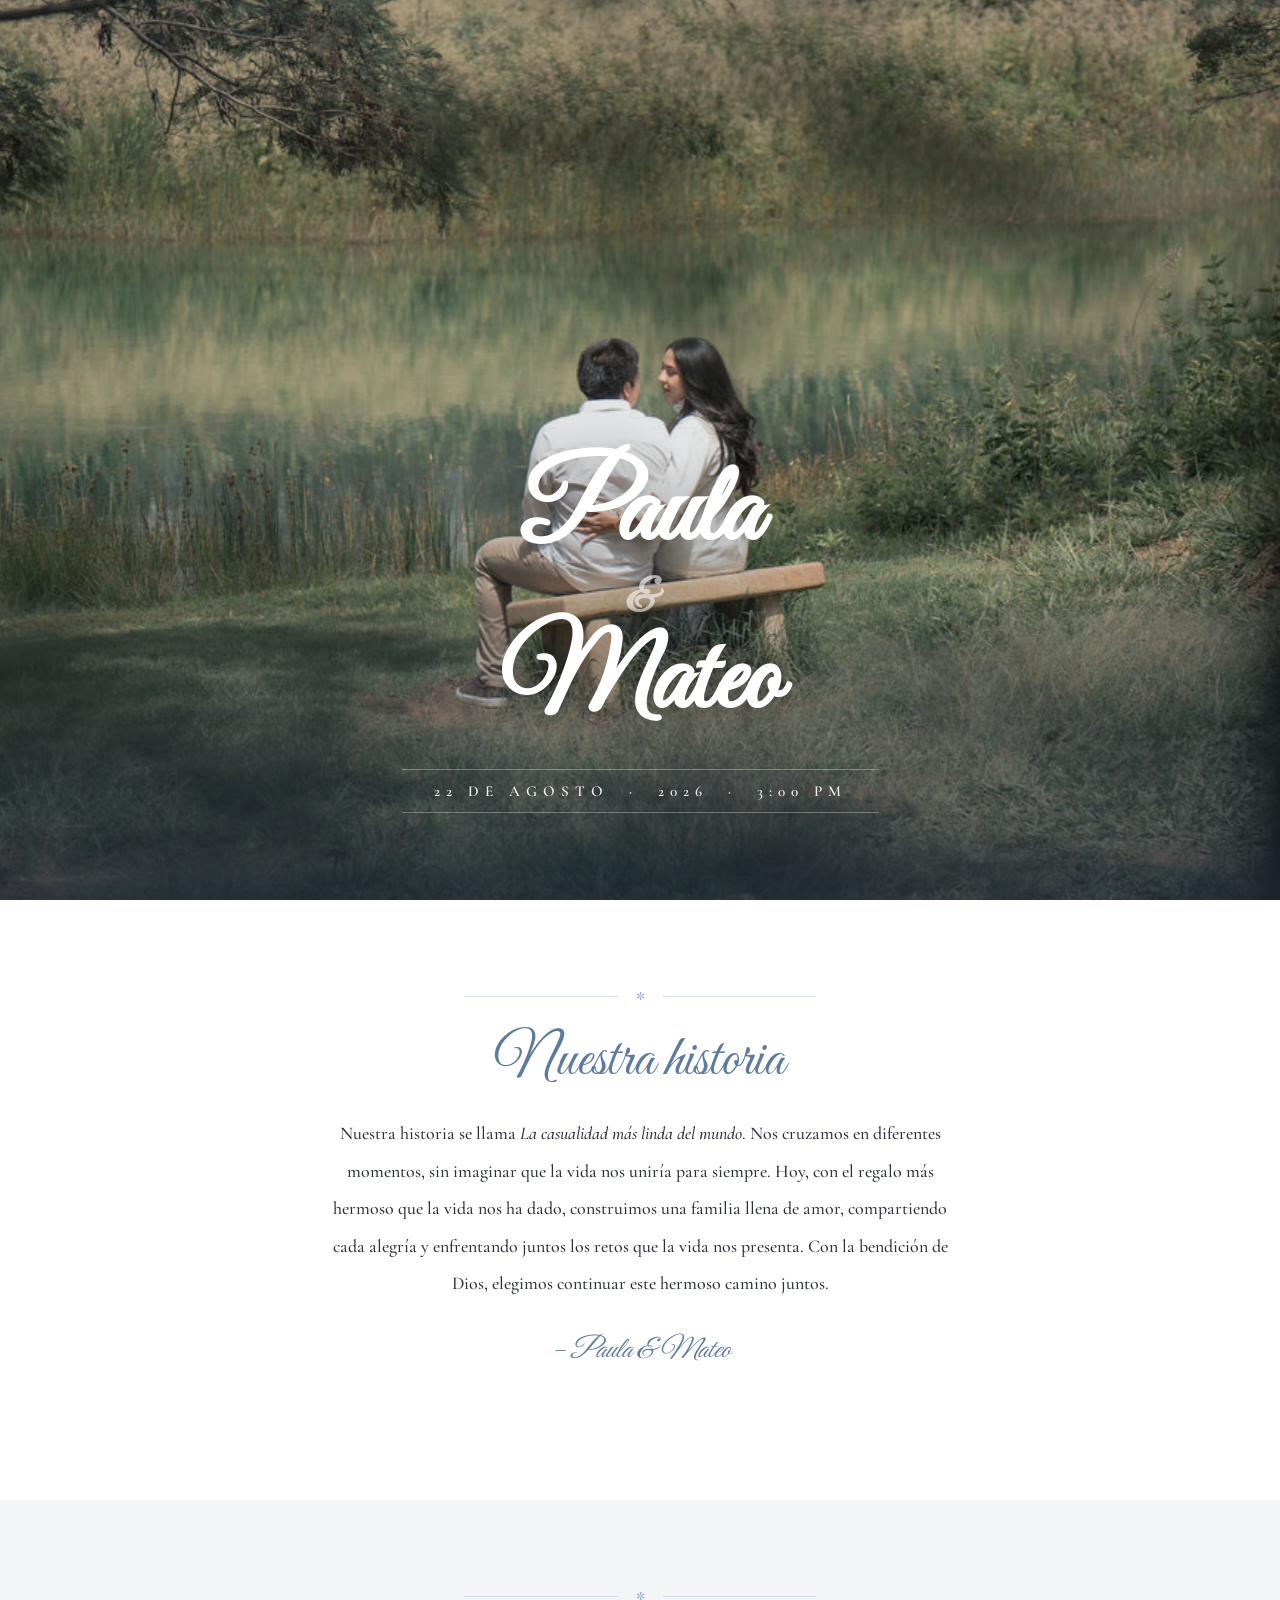
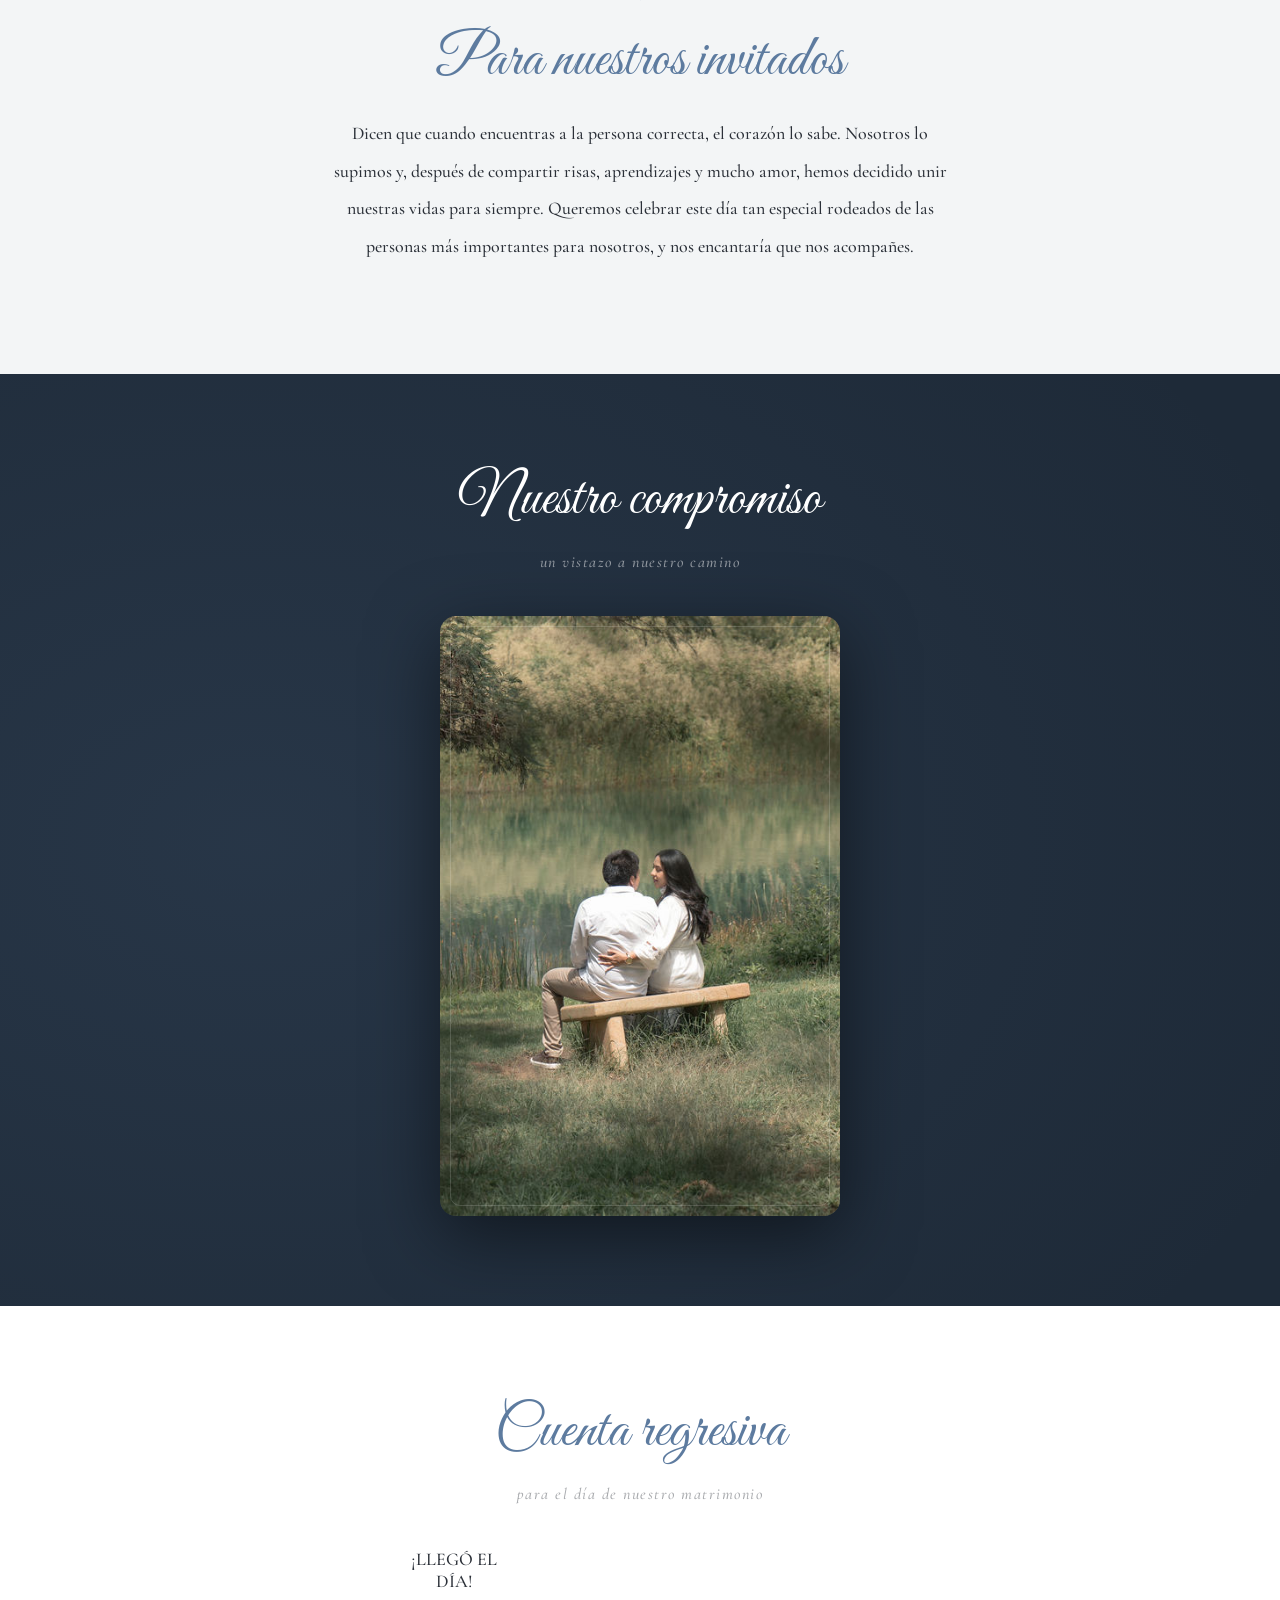
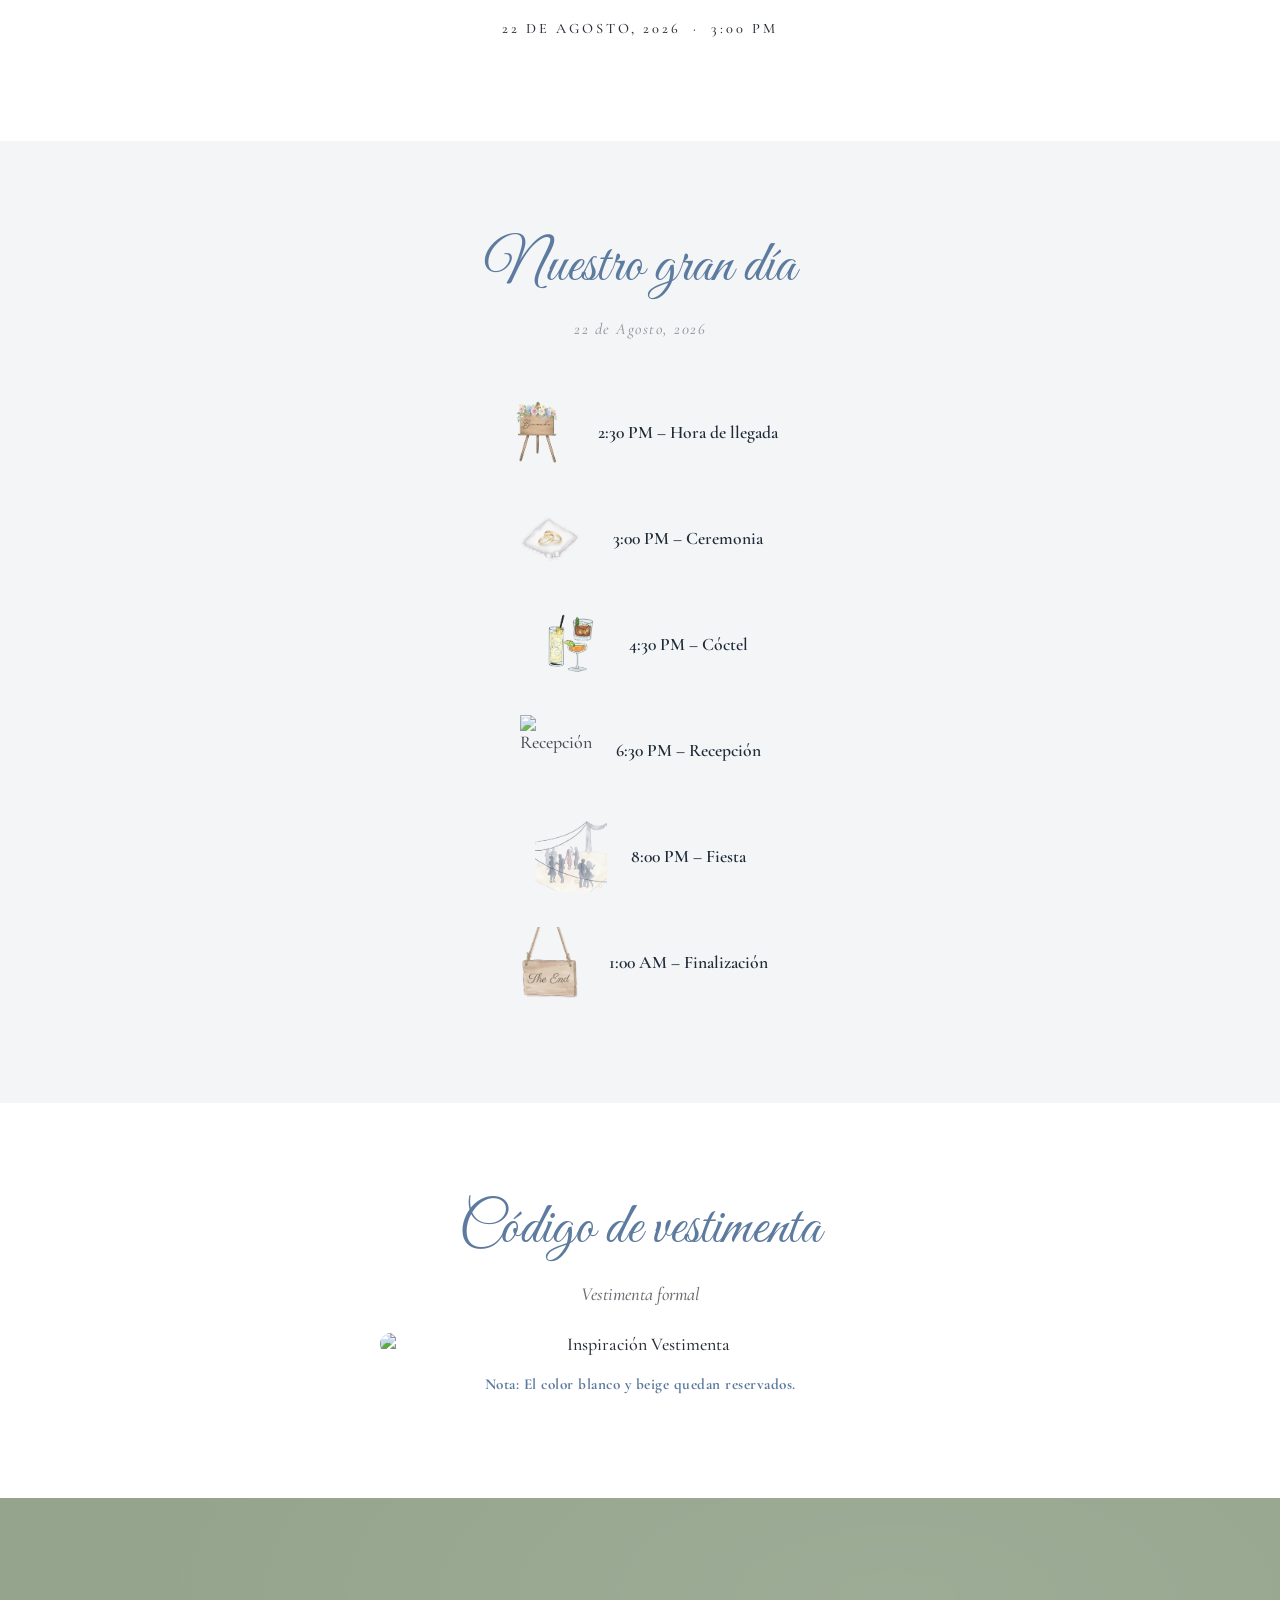
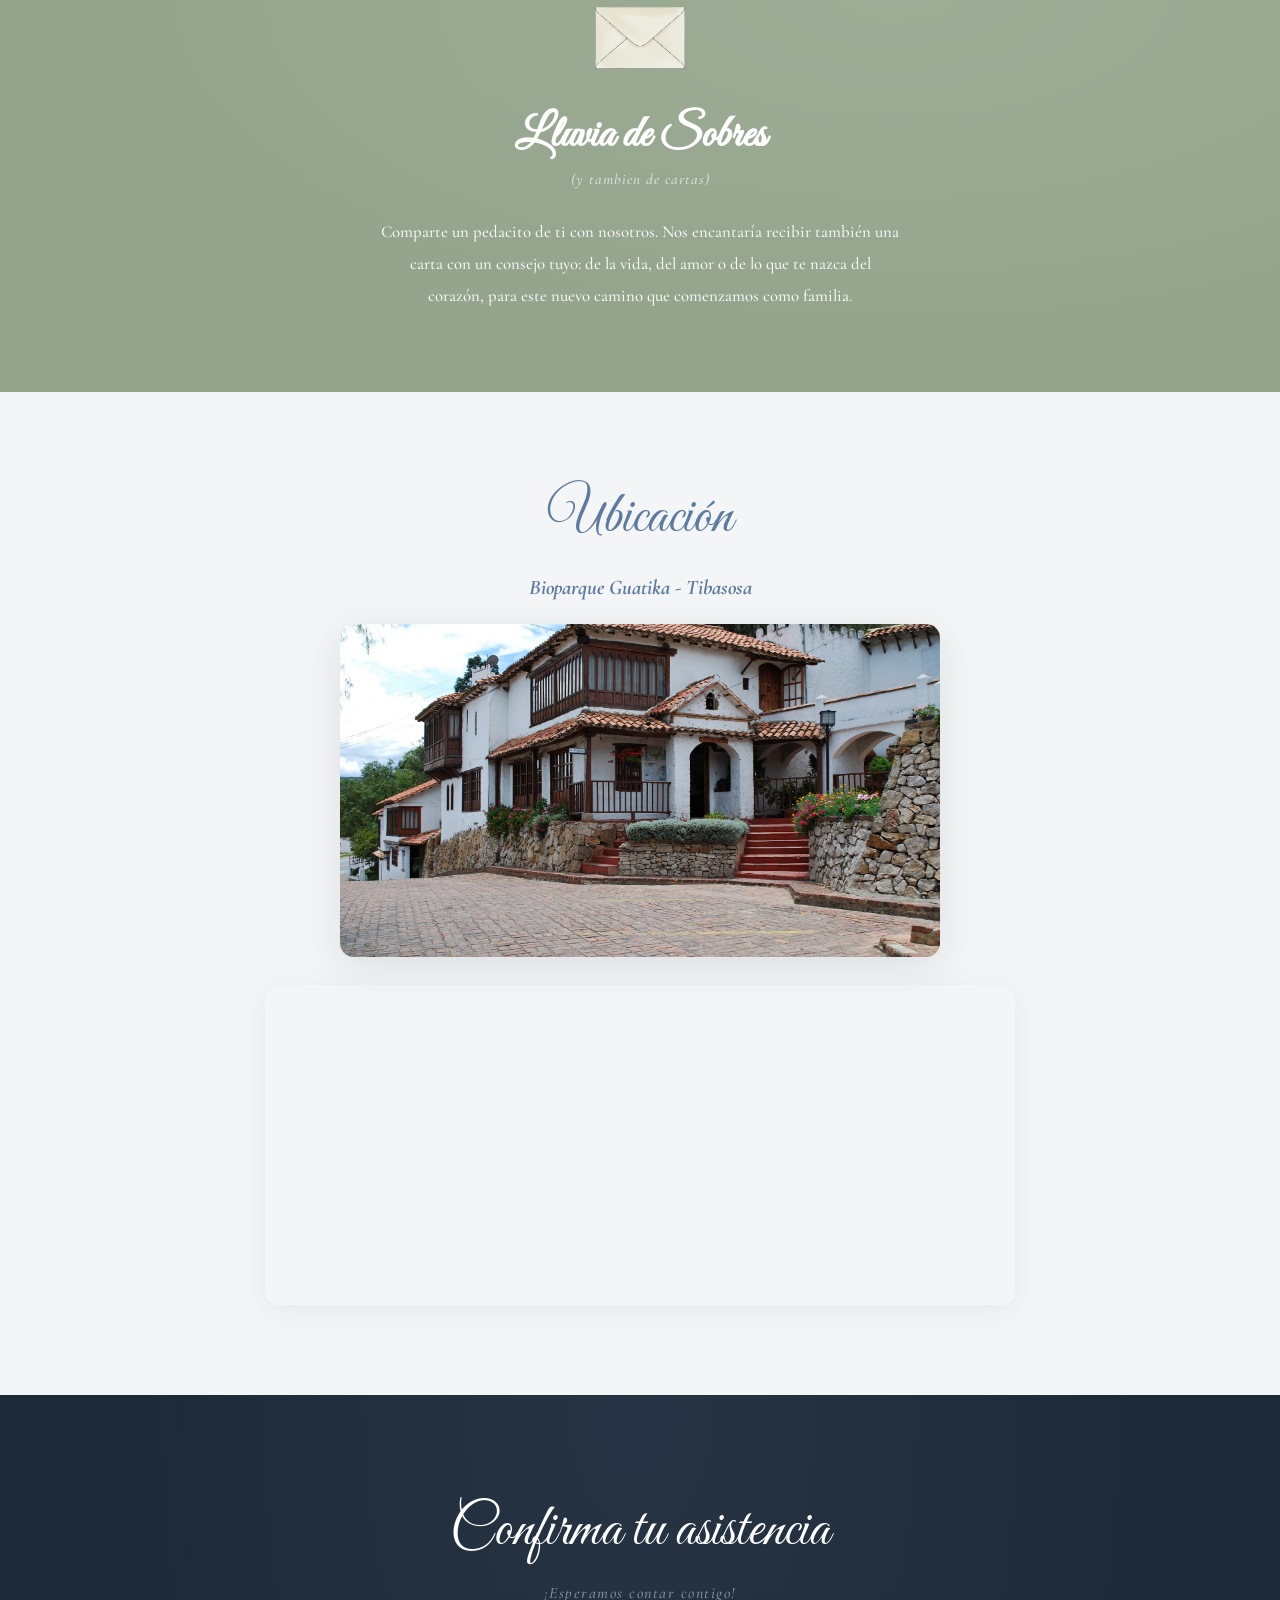
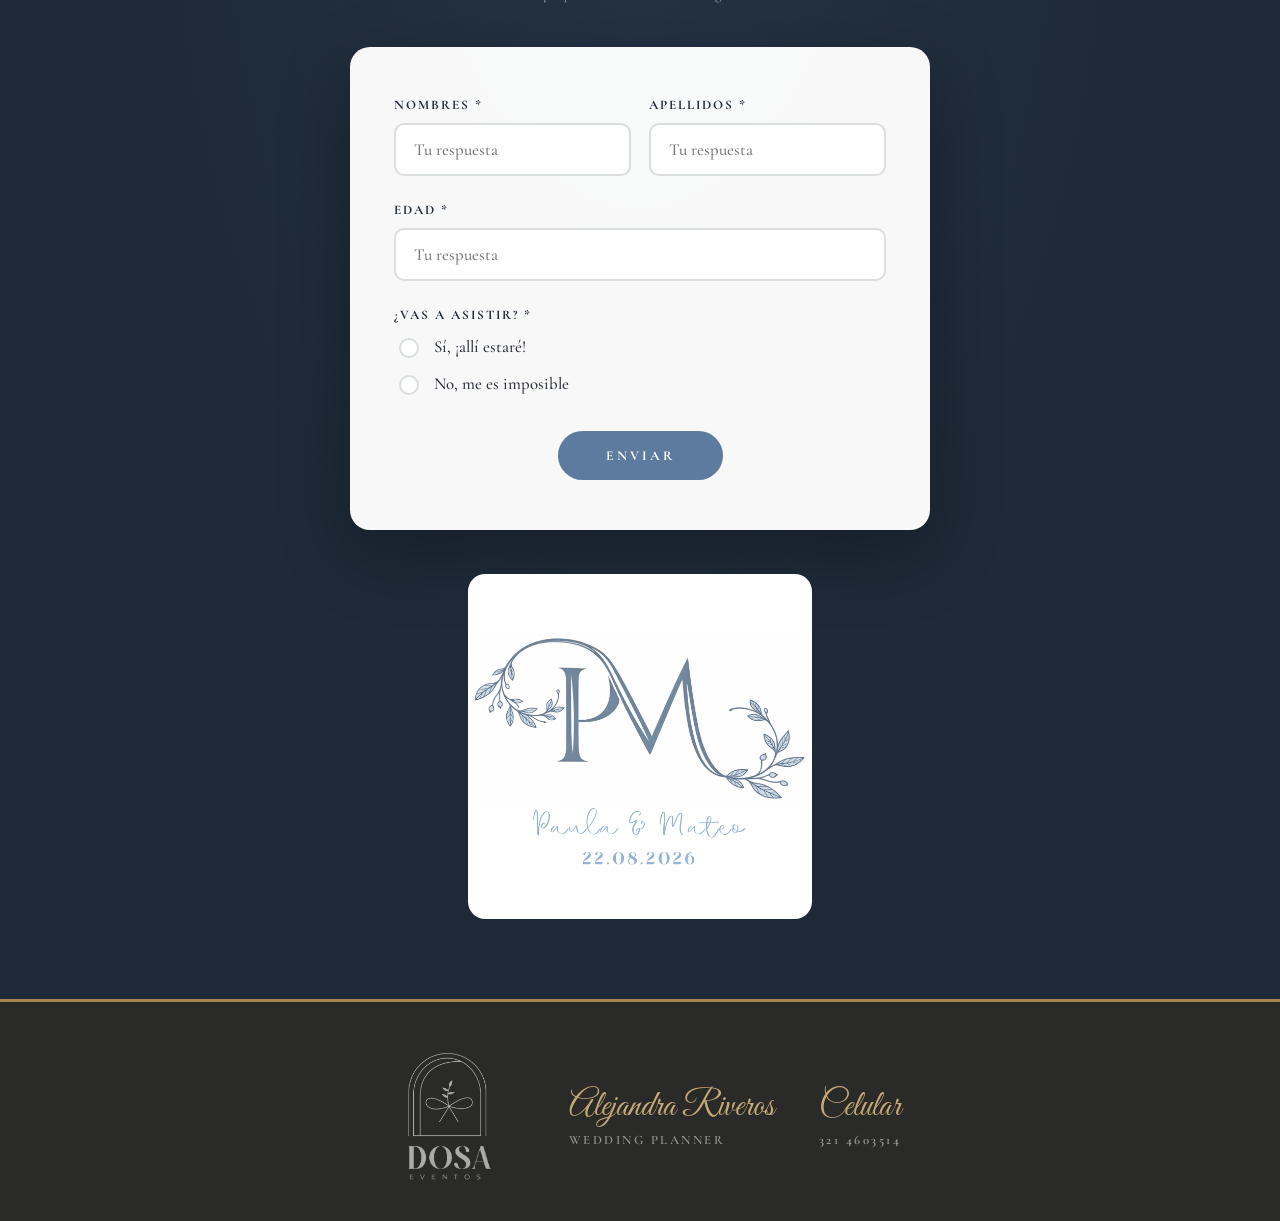
==== index.html @ 373df13a "Rename index4.html to index.html Rename index4.html to index.html to make it the primary entry file." ====
<!DOCTYPE html>
<html lang="es">

<head>
    <meta charset="UTF-8">
    <meta name="viewport" content="width=device-width, initial-scale=1.0, viewport-fit=cover">
    <title>Invitación — Paula & Mateo</title>
    <link rel="stylesheet" href="styles4.css">
    <link rel="preconnect" href="https://fonts.googleapis.com">
    <link rel="preconnect" href="https://fonts.gstatic.com" crossorigin>
    <link href="https://fonts.googleapis.com/css2?family=Cormorant+Garamond:ital,wght@0,300;0,400;0,500;0,600;0,700;1,300;1,400;1,500&family=Great+Vibes&display=swap" rel="stylesheet">
    <meta name="format-detection" content="telephone=no">
</head>

<body>
    <!--
    <div id="intro-overlay">
        <div class="escena">
            <img src="fotos 4/sello.png" id="sello" alt="Sello de cera">
            <img src="fotos 4/sobre-cerrado.png" id="sobre-cerrado" class="sobre" alt="Sobre cerrado">
            <img src="fotos 4/sobre-abierto.png" id="sobre-abierto" class="sobre" alt="Sobre abierto">
            <div class="tarjeta-intro" id="tarjeta-intro">
                <h2>Eres un invitado especial</h2>
            </div>
            <button id="btn-continuar" type="button">Continuar</button>
        </div>
    </div>

    <div id="main-content" class="hidden">

        <audio id="miMusica" loop>
            <source src="fotos 4/cancion.mp3" type="audio/mpeg">
        </audio>

        <button id="btnMusica" class="boton-flotante">
            <span id="texto">Reproducir canción</span>
        </button>
        -->

    <!-- ── 1. HERO ── -->
    <header class="hero">
        <div class="hero-content">
            <h1>Paula<span class="hero-ampersand">&amp;</span>Mateo</h1>
            <p class="hero-date">22 de agosto &nbsp;·&nbsp; 2026 &nbsp;·&nbsp; 3:00 PM</p>
        </div>
    </header>

    <!-- ── 2. NUESTRA HISTORIA ── -->
    <section class="story-section">
        <div class="reveal">
            <div class="divider-line"><span>&#10044;</span></div>
            <h2 class="section-title" style="margin-top:22px;">Nuestra historia</h2>
        </div>
        <div class="story-text reveal reveal-delay-1">
            <p>Nuestra historia se llama <i>La casualidad más linda del mundo</i>. Nos cruzamos en diferentes momentos,
                sin imaginar que la vida nos uniría para siempre. Hoy, con el regalo más hermoso que la vida nos ha dado,
                construimos una familia llena de amor, compartiendo cada alegría y enfrentando juntos los retos que la
                vida nos presenta. Con la bendición de Dios, elegimos continuar este hermoso camino juntos.</p>
            <p class="story-signature">– Paula &amp; Mateo</p>
        </div>
    </section>

    <!-- ── 3. PARA NUESTROS INVITADOS ── -->
    <section class="story-section">
        <div class="reveal">
            <div class="divider-line"><span>&#10044;</span></div>
            <h2 class="section-title" style="margin-top:22px;">Para nuestros invitados</h2>
        </div>
        <div class="story-text reveal reveal-delay-1">
            <p>Dicen que cuando encuentras a la persona correcta, el corazón lo sabe. Nosotros lo supimos y, después de
                compartir risas, aprendizajes y mucho amor, hemos decidido unir nuestras vidas para siempre.
                Queremos celebrar este día tan especial rodeados de las personas más importantes para nosotros, y nos
                encantaría que nos acompañes.</p>
        </div>
    </section>

    <!-- ── 4. GALERÍA — slideshow automático ── -->
    <section class="gallery-section">
        <div class="reveal">
            <h2 class="section-title">Nuestro compromiso</h2>
            <p class="section-subtitle">un vistazo a nuestro camino</p>
        </div>
        <div class="slideshow reveal reveal-delay-1">
            <img src="fotos 4/1.jpg" class="active" alt="Compromiso">
            <img src="fotos 4/2.jpg" alt="Compromiso">
            <img src="fotos 4/3.jpg" alt="Compromiso">
            <img src="fotos 4/4.jpg" alt="Compromiso">
            <img src="fotos 4/5.jpg" alt="Compromiso">
            <img src="fotos 4/6.jpg" alt="Compromiso">
            <img src="fotos 4/7.jpg" alt="Compromiso">
            <img src="fotos 4/8.jpg" alt="Compromiso">
            <img src="fotos 4/9.jpg" alt="Compromiso">
            <img src="fotos 4/10.jpg" alt="Compromiso">
        </div>
    </section>

    <!-- ── 5. CUENTA REGRESIVA ── -->
    <section class="countdown-section">
        <div class="reveal">
            <h2 class="section-title">Cuenta regresiva</h2>
            <p class="subtitle">para el día de nuestro matrimonio</p>
        </div>
        <div id="timer" class="reveal reveal-delay-1">
            <div class="time-box"><span id="days">00</span><label>Días</label></div>
            <div class="time-box"><span id="hours">00</span><label>Horas</label></div>
            <div class="time-box"><span id="minutes">00</span><label>Minutos</label></div>
            <div class="time-box"><span id="seconds">00</span><label>Segundos</label></div>
        </div>
        <p class="wedding-date reveal reveal-delay-2">22 de Agosto, 2026 &nbsp;·&nbsp; 3:00 PM</p>
    </section>

    <!-- ── 6. NUESTRO GRAN DÍA ── -->
    <section class="timeline-section">
        <div class="reveal">
            <h2 class="section-title">Nuestro gran día</h2>
            <p class="section-subtitle">22 de Agosto, 2026</p>
        </div>

        <div class="timeline-grid">
            <div class="tl-item reveal">
                <img src="fotos 4/bienvenidos.png" alt="Llegada">
                <p class="tl-hora">2:30 PM – Hora de llegada</p>
            </div>
            <div class="tl-item reveal reveal-delay-1">
                <img src="fotos 4/anillos.png" alt="Ceremonia">
                <p class="tl-hora">3:00 PM – Ceremonia</p>
            </div>
            <div class="tl-item reveal reveal-delay-2">
                <img src="fotos 4/bebida.png" alt="Cóctel">
                <p class="tl-hora">4:30 PM – Cóctel</p>
            </div>
            <div class="tl-item reveal reveal-delay-1">
                <img src="fotos 4/cena.png" alt="Recepción">
                <p class="tl-hora">6:30 PM – Recepción</p>
            </div>
            <div class="tl-item reveal reveal-delay-2">
                <img src="fotos 4/fiesta.png" alt="Fiesta">
                <p class="tl-hora">8:00 PM – Fiesta</p>
            </div>
            <div class="tl-item reveal reveal-delay-3">
                <img src="fotos 4/finalizacion.png" alt="Finalización">
                <p class="tl-hora">1:00 AM – Finalización</p>
            </div>
        </div>
    </section>

    <!-- ── 7. CÓDIGO DE VESTIMENTA ── -->
    <section class="dresscode-section">
        <div class="reveal">
            <h2 class="section-title">Código de vestimenta</h2>
        </div>
        <div class="dresscode-container reveal reveal-delay-1">
            <p class="dresscode-intro">Vestimenta formal</p>
            <div class="dresscode-image">
                <img src="fotos 4/vestimenta.png" alt="Inspiración Vestimenta" style="border-radius:12px;">
            </div>
            <p class="color-reserve">Nota: El color blanco y beige quedan reservados.</p>
        </div>
    </section>

    <!-- ── 8. LLUVIA DE SOBRES ── -->
    <div class="tarjeta" id="tarjeta">
        <div class="contenido-tarjeta">
            <div class="lluvia-sobres reveal">
                <img src="fotos 4/sobre-cerrado.PNG" alt="Sobre" class="lluvia-sobres-img">
                <h2 class="lluvia-sobres-titulo">Lluvia de Sobres</h2>
                <p class="lluvia-sobres-sub">(y tambien de cartas)</p>
                <p class="lluvia-sobres-texto">Comparte un pedacito de ti con nosotros. Nos encantaría recibir también una carta con un consejo
                    tuyo: de la vida, del amor o de lo que te nazca del corazón, para este nuevo camino que comenzamos
                    como familia.</p>
            </div>
        </div>
    </div>

    <!-- ── 9. UBICACIÓN ── -->
    <section class="location-section">
        <div class="reveal">
            <h2 class="section-title">Ubicación</h2>
            <p class="location-name"><b>Bioparque Guatika - Tibasosa</b></p>
        </div>
        <div class="location-image reveal reveal-delay-1">
            <img src="fotos 4/hotel.jpg" alt="Hotel Punta Larga" class="hacienda-img">
        </div>
        <div class="map-container reveal reveal-delay-2">
            <iframe
                src="https://www.google.com/maps/embed?pb=!1m18!1m12!1m3!1d3969.8138018696704!2d-73.00928102501342!3d5.739931994242278!2m3!1f0!2f0!3f0!3m2!1i1024!2i768!4f13.1!3m3!1m2!1s0x8e6a41466c86e1dd%3A0x7fef8cc920f80740!2sBioparque%20Gu%C3%A1tika!5e0!3m2!1ses-419!2sco!4v1774999914552!5m2!1ses-419!2sco"
                width="600" height="450" style="border:0;" allowfullscreen="" loading="lazy"
                referrerpolicy="no-referrer-when-downgrade"></iframe>
        </div>
    </section>

    <!-- ── 10. RSVP ── -->
    <section class="rsvp-section">
        <div class="reveal">
            <h2 class="section-title">Confirma tu asistencia</h2>
            <p class="section-subtitle">¡Esperamos contar contigo!</p>
        </div>

        <div class="rsvp-container reveal reveal-delay-1">
            <form id="rsvp-form" class="styled-form">
                <input type="hidden" name="couple_name" value="Paula & Mateo">

                <div class="input-row">
                    <div class="form-group">
                        <label for="from_name">Nombres *</label>
                        <input type="text" name="from_name" id="from_name" required placeholder="Tu respuesta">
                    </div>
                    <div class="form-group">
                        <label for="last_name">Apellidos *</label>
                        <input type="text" name="last_name" id="last_name" required placeholder="Tu respuesta">
                    </div>
                </div>

                <div class="form-group">
                    <label for="age">Edad *</label>
                    <input type="number" name="age" id="age" required placeholder="Tu respuesta">
                </div>

                <div class="form-group">
                    <label class="main-label">¿Vas a asistir? *</label>
                    <div class="radio-options">
                        <label class="radio-container">
                            <input type="radio" name="attendance" value="Sí" required>
                            <span class="checkmark"></span>
                            Sí, ¡allí estaré!
                        </label>
                        <label class="radio-container">
                            <input type="radio" name="attendance" value="No">
                            <span class="checkmark"></span>
                            No, me es imposible
                        </label>
                    </div>
                </div>

                <button type="submit" id="button-send" class="btn-primary">Enviar</button>
            </form>
        </div>

        <img src="fotos 4/logo.png" alt="nombres" class="nombres reveal reveal-delay-2">
    </section>

    <!-- ── SCRIPTS ── -->
    <script type="text/javascript" src="https://cdn.jsdelivr.net/npm/@emailjs/browser@3/dist/email.min.js"></script>
    <script src="scriptmain4.js"></script>

    <!-- ── FOOTER ── -->
    <footer class="footer-boda">
        <div class="footer-content">
            <div class="footer-logo">
                <img src="fotos 4/dosa.png" alt="Logo" class="logo-footer-icon">
                <img src="fotos 4/dosa2.png" alt="Dosa Eventos" class="logo-footer-name">
            </div>
            <div class="footer-info">
                <div class="footer-section">
                    <span class="nombre-planner">Alejandra Riveros</span>
                    <span class="rol-planner">Wedding Planner</span>
                </div>
                <div class="footer-section">
                    <span class="nombre-planner">Celular</span>
                    <span class="rol-planner" style="text-decoration: none; color: #a1a1a1;">321&nbsp;4603514</span>
                </div>
            </div>
        </div>
    </footer>

    </div><!-- fin #main-content -->
</body>

</html>
---- styles4.css ----
/* ============================================================
   PALETA — Paula & Mateo  ·  "Azul Sereno"  ·  Rediseño total
   ============================================================ */
:root {
    --blanco:        #ffffff;
    --gris-suave:    #f3f5f6;
    --gris-medio:    #dadedf;
    --sage:          #95a58d;
    --azul-claro:    #9baed4;
    --azul:          #5d7b9f;
    --navy:          #1e2a38;
    --navy-medio:    #2e3f54;
    --texto:         #2b3038;

    --font-script: 'Great Vibes', cursive;
    --font-serif:  'Cormorant Garamond', serif;
    --pad:         24px;
}

/* ====== RESET ====== */
*, *::before, *::after { box-sizing: border-box; }
html { -webkit-text-size-adjust: 100%; overflow-x: hidden; scroll-behavior: smooth; }
img  { max-width: 100%; height: auto; display: block; }

body {
    margin: 0;
    font-family: var(--font-serif);
    font-size: 18px;
    font-weight: 500;
    color: var(--texto);
    background: var(--blanco);
    text-align: center;
    overflow-x: hidden;
}

/* ====== SCROLL REVEAL ====== */
.reveal {
    opacity: 0;
    transform: translateY(50px);
    transition: opacity 0.9s cubic-bezier(0.22,1,0.36,1),
                transform 0.9s cubic-bezier(0.22,1,0.36,1);
}
.reveal.visible {
    opacity: 1;
    transform: translateY(0);
}
.reveal-delay-1 { transition-delay: 0.12s; }
.reveal-delay-2 { transition-delay: 0.24s; }
.reveal-delay-3 { transition-delay: 0.36s; }

/* ====== HERO ====== */
.hero {
    height: 100vh;
    height: 100dvh;
    position: relative;
    display: flex;
    align-items: flex-end;
    justify-content: center;
    padding-bottom: 8vh;
    overflow: hidden;
}

.hero::before {
    content: "";
    position: absolute;
    inset: 0;
    background: url('fotos 4/1.jpg') no-repeat center center / cover;
    animation: heroZoom 25s ease-out forwards;
}

@keyframes heroZoom {
    0%   { transform: scale(1);    }
    100% { transform: scale(1.12); }
}

.hero::after {
    content: "";
    position: absolute;
    inset: 0;
    background: linear-gradient(
        to bottom,
        rgba(30,42,56,0.25) 0%,
        rgba(30,42,56,0.05) 30%,
        rgba(30,42,56,0.15) 60%,
        rgba(30,42,56,0.70) 100%
    );
}

.hero-content {
    position: relative;
    z-index: 2;
    color: #fff;
    padding: 0 var(--pad);
    animation: heroFadeUp 1.8s cubic-bezier(0.22,1,0.36,1) 0.3s both;
}

@keyframes heroFadeUp {
    0%   { opacity: 0; transform: translateY(40px); }
    100% { opacity: 1; transform: translateY(0);    }
}

.hero-content h1 {
    font-family: var(--font-script);
    font-size: clamp(3.2rem, 10vw, 7rem);
    color: #fff;
    margin: 0;
    line-height: 1.1;
    text-shadow: 0 4px 50px rgba(0,0,0,0.35);
}

.hero-ampersand {
    display: block;
    font-family: var(--font-script);
    font-size: clamp(1.6rem, 4vw, 3rem);
    color: rgba(255,255,255,0.6);
    margin: -4px 0;
}

.hero-date {
    font-family: var(--font-serif);
    font-size: clamp(0.7rem, 1.5vw, 0.95rem);
    font-weight: 600;
    letter-spacing: 6px;
    color: rgba(255,255,255,0.9);
    text-transform: uppercase;
    margin-top: 24px;
    border-top: 1px solid rgba(255,255,255,0.3);
    border-bottom: 1px solid rgba(255,255,255,0.3);
    padding: 12px 32px;
    display: inline-block;
}

/* ====== SEPARADORES ====== */
.divider-line {
    display: flex;
    align-items: center;
    justify-content: center;
    gap: 18px;
    padding: 0 var(--pad);
    max-width: 400px;
    margin: 0 auto 8px;
}

.divider-line::before,
.divider-line::after {
    content: "";
    flex: 1;
    height: 1px;
    background: var(--azul-claro);
    opacity: 0.4;
}

.divider-line span {
    color: var(--azul-claro);
    font-size: 0.7rem;
}

/* ====== SECCIONES GENÉRICAS ====== */
section {
    padding: 90px var(--pad);
}

h2.section-title {
    font-family: var(--font-script);
    font-size: clamp(2.4rem, 6vw, 3.6rem);
    color: var(--azul);
    font-weight: 400;
    margin: 0 0 10px;
}

.section-subtitle, .subtitle {
    font-style: italic;
    font-size: 1rem;
    font-weight: 500;
    color: var(--texto);
    opacity: 0.45;
    margin-bottom: 44px;
    letter-spacing: 1.5px;
}

/* ====== HISTORIA ====== */
.story-section {
    background: var(--blanco);
    padding: 90px var(--pad);
}

.story-section + .story-section {
    background: var(--gris-suave);
}

.story-text {
    max-width: 620px;
    margin: 0 auto;
    line-height: 2.1;
    font-size: 1.12rem;
    font-weight: 500;
    color: var(--texto);
    text-align: center;
    font-family: var(--font-serif);
}

.story-signature {
    text-align: center;
    font-style: italic;
    font-family: var(--font-script);
    font-size: 1.8rem;
    color: var(--azul);
    margin-top: 16px;
}

/* ====== GALERÍA — SLIDESHOW ====== */
.gallery-section {
    background: var(--navy);
    padding: 90px var(--pad);
    position: relative;
    overflow: hidden;
}

/* Sutil gradiente radial como ambiente */
.gallery-section::before {
    content: "";
    position: absolute;
    top: -50%;
    left: -25%;
    width: 150%;
    height: 200%;
    background: radial-gradient(ellipse at 30% 50%, rgba(93,123,159,0.15) 0%, transparent 60%);
    pointer-events: none;
}

.gallery-section h2.section-title { color: #fff; }
.gallery-section .section-subtitle { color: rgba(255,255,255,0.5); opacity: 1; }

.slideshow {
    position: relative;
    width: 100%;
    max-width: 400px;
    margin: 0 auto;
    aspect-ratio: 2 / 3;
    overflow: hidden;
    border-radius: 16px;
    box-shadow: 0 20px 70px rgba(0,0,0,0.5);
}

/* Marco decorativo interior */
.slideshow::after {
    content: "";
    position: absolute;
    inset: 10px;
    border: 1px solid rgba(255,255,255,0.15);
    border-radius: 10px;
    pointer-events: none;
    z-index: 2;
}

.slideshow img {
    position: absolute;
    inset: 0;
    width: 100%;
    height: 100%;
    object-fit: cover;
    opacity: 0;
    transition: opacity 1.2s ease;
}

.slideshow img.active {
    opacity: 1;
}

/* ====== CUENTA REGRESIVA (minimalista, fondo claro) ====== */
.countdown-section {
    background: var(--blanco);
    padding: 90px var(--pad);
}

.countdown-section h2.section-title { color: var(--azul); }
.countdown-section .subtitle { color: var(--texto); opacity: 0.4; }

#timer {
    display: grid;
    grid-template-columns: repeat(4, 1fr);
    gap: 16px;
    max-width: 480px;
    margin: 0 auto 28px;
}

.time-box {
    background: var(--gris-suave);
    border: none;
    padding: 24px 8px 20px;
    border-radius: 14px;
    text-align: center;
}

.time-box span {
    display: block;
    font-size: clamp(2rem, 5vw, 3rem);
    color: var(--navy);
    font-weight: 300;
    line-height: 1;
}

.time-box label {
    font-size: 0.6rem;
    letter-spacing: 3px;
    color: var(--azul);
    text-transform: uppercase;
    margin-top: 10px;
    display: block;
    font-weight: 600;
}

.wedding-date {
    font-size: 0.9rem;
    color: var(--texto);
    opacity: 0.35;
    letter-spacing: 3px;
    text-transform: uppercase;
}

/* ====== CRONOGRAMA (timeline vertical con línea) ====== */
.timeline-section {
    background: var(--gris-suave);
    padding: 90px var(--pad);
}

.timeline-grid {
    display: flex;
    flex-direction: column;
    max-width: 480px;
    margin: 0 auto;
    gap: 6px;
    align-items: center;
}

.tl-item {
    display: flex;
    align-items: center;
    gap: 24px;
    padding: 14px 0;
}

.tl-item img {
    width: 72px;
    height: 72px;
    object-fit: contain;
    flex-shrink: 0;
    opacity: 0.85;
}

.tl-hora {
    font-family: var(--font-serif);
    font-size: 1.1rem;
    font-weight: 600;
    color: var(--navy);
    margin: 0;
    text-align: left;
}

/* ====== CÓDIGO DE VESTIMENTA ====== */
.dresscode-section {
    background: var(--blanco);
    padding: 90px var(--pad);
}

.dresscode-container { max-width: 620px; margin: 0 auto; }

.dresscode-intro {
    font-size: 1.15rem;
    font-style: italic;
    font-weight: 500;
    margin-bottom: 28px;
    color: var(--texto);
    opacity: 0.7;
}

.dresscode-image {
    width: 85%;
    max-width: 520px;
    display: block;
    margin: 0 auto 16px;
}

.color-reserve {
    font-weight: 700;
    color: var(--azul);
    font-size: 0.95rem;
    margin-top: 20px;
    letter-spacing: 0.5px;
}

/* ====== LLUVIA DE SOBRES (sage verde = contraste orgánico) ====== */
.tarjeta {
    background: var(--sage);
    padding: 80px var(--pad);
    position: relative;
    overflow: hidden;
}

/* Textura sutil */
.tarjeta::before {
    content: "";
    position: absolute;
    inset: 0;
    background: radial-gradient(ellipse at 70% 20%, rgba(255,255,255,0.08) 0%, transparent 60%);
    pointer-events: none;
}

.lluvia-sobres {
    position: relative;
    display: flex;
    flex-direction: column;
    align-items: center;
    max-width: 520px;
    margin: 0 auto;
}

.lluvia-sobres-img {
    width: 200px;
    margin-top: -40px;
    margin-bottom: -30px;
    opacity: 0.9;
}

.lluvia-sobres-titulo {
    font-family: var(--font-script);
    font-size: clamp(2rem, 5vw, 2.8rem);
    color: #fff;
    margin: 0 0 6px;
}

.lluvia-sobres-sub {
    font-family: var(--font-serif);
    font-size: 0.95rem;
    font-weight: 500;
    font-style: italic;
    color: rgba(255,255,255,0.65);
    margin: 0 0 28px;
    letter-spacing: 1px;
}

.lluvia-sobres-texto {
    font-family: var(--font-serif);
    font-size: 1.05rem;
    font-weight: 500;
    line-height: 1.9;
    color: rgba(255,255,255,0.92);
    margin: 0;
    text-align: center;
}

/* ====== UBICACIÓN ====== */
.location-section {
    background: var(--gris-suave);
    padding: 90px var(--pad);
}

.location-name {
    font-size: 1.3rem;
    font-style: italic;
    font-weight: 600;
    color: var(--azul);
    margin-bottom: 24px;
}

.hacienda-img {
    width: 100%;
    max-width: 600px;
    border-radius: 14px;
    margin: 0 auto 28px;
    box-shadow: 0 10px 40px rgba(30,42,56,0.1);
}

.map-container {
    width: 100%;
    max-width: 750px;
    margin: 0 auto;
    overflow: hidden;
    border-radius: 14px;
    box-shadow: 0 6px 30px rgba(0,0,0,0.06);
}

.map-container iframe {
    width: 100% !important;
    height: 320px !important;
    display: block;
    border: 0;
}

/* ====== RSVP ====== */
.rsvp-section {
    background: var(--navy);
    padding: 100px var(--pad);
    position: relative;
    overflow: hidden;
}

.rsvp-section::before {
    content: "";
    position: absolute;
    inset: 0;
    background: radial-gradient(ellipse at 50% 0%, rgba(93,123,159,0.12) 0%, transparent 55%);
    pointer-events: none;
}

.rsvp-section h2.section-title { color: #fff; }
.rsvp-section .section-subtitle { color: rgba(255,255,255,0.45); opacity: 1; }

.rsvp-container {
    position: relative;
    max-width: 580px;
    margin: 0 auto;
    background: rgba(255,255,255,0.97);
    padding: 50px 44px;
    border-radius: 20px;
    box-shadow: 0 24px 70px rgba(0,0,0,0.3);
}

.form-group {
    margin-bottom: 26px;
    text-align: left;
}

.form-group label:not(.radio-container) {
    display: block;
    font-size: 0.82rem;
    font-weight: 700;
    letter-spacing: 2px;
    text-transform: uppercase;
    margin-bottom: 10px;
    color: var(--navy);
}

.form-group input:not([type="radio"]),
.form-group textarea {
    width: 100%;
    padding: 14px 18px;
    font-size: 1.05rem;
    font-family: var(--font-serif);
    font-weight: 500;
    border: 2px solid var(--gris-medio);
    border-radius: 10px;
    background: var(--blanco);
    transition: border-color 0.3s, box-shadow 0.3s;
    color: var(--navy);
}

.form-group input:not([type="radio"]):focus {
    border-color: var(--azul);
    box-shadow: 0 0 0 4px rgba(93,123,159,0.12);
    outline: none;
}

.styled-form { width: 100%; }
.input-row { display: flex; gap: 18px; }
.input-row .form-group { flex: 1; min-width: 0; }

.radio-options { margin-top: 12px; }

.radio-options .radio-container {
    display: flex !important;
    align-items: center;
    margin-bottom: 14px;
    cursor: pointer;
    font-size: 1.05rem;
    user-select: none;
    gap: 12px;
    font-weight: 500;
    color: var(--texto);
}

.radio-container input[type="radio"] {
    -webkit-appearance: none;
    appearance: none;
    width: 20px;
    height: 20px;
    min-width: 20px;
    border: 2px solid var(--gris-medio);
    border-radius: 50%;
    background: var(--blanco);
    cursor: pointer;
    flex-shrink: 0;
    transition: 0.2s;
}

.radio-container input[type="radio"]:checked {
    background: var(--azul);
    border-color: var(--azul);
    box-shadow: inset 0 0 0 3px #fff;
}

.radio-container .checkmark { display: none; }

.btn-primary {
    padding: 16px 48px;
    background: var(--azul);
    color: var(--blanco);
    border: none;
    border-radius: 50px;
    font-size: 0.85rem;
    font-family: var(--font-serif);
    font-weight: 700;
    letter-spacing: 3px;
    text-transform: uppercase;
    cursor: pointer;
    transition: all 0.3s;
    margin-top: 10px;
}

.btn-primary:hover {
    background: var(--navy);
    transform: translateY(-2px);
    box-shadow: 0 8px 24px rgba(30,42,56,0.3);
}

/* ====== LOGO / NOMBRES ====== */
.nombres {
    width: 28%;
    max-width: 500px;
    margin: 44px auto -20px;
    border-radius: 5%;
    display: block;
}

/* ====== FOOTER ====== */
.footer-boda {
    background-color: #2a2a28;
    padding: 50px 20px 40px;
    border-top: 3px solid #a38350;
}

.footer-content {
    display: flex;
    justify-content: center;
    align-items: center;
    max-width: 860px;
    margin: 0 auto;
    gap: 50px;
}

.footer-logo {
    flex-shrink: 0;
    display: flex;
    flex-direction: column;
    align-items: center;
}

.logo-footer-icon {
    height: 140px;
    width: auto;
    margin-top: -25px;
    filter: brightness(0) invert(1) opacity(0.6);
}

.logo-footer-name {
    height: 36px;
    margin-top: -22px;
    width: auto;
    filter: brightness(0) invert(1) opacity(0.6);
}

.footer-info {
    display: flex;
    flex-direction: row;
    align-items: center;
    gap: 45px;
}

.footer-section {
    display: flex;
    flex-direction: column;
    align-items: flex-start;
    text-align: left;
}

.nombre-planner {
    font-family: var(--font-script);
    font-size: 2.2rem;
    color: #c8aa76;
    line-height: 1.2;
}

.rol-planner {
    font-family: var(--font-serif);
    font-size: 0.8rem;
    font-weight: 600;
    letter-spacing: 2.5px;
    color: rgba(255,255,255,0.5);
    text-transform: uppercase;
    margin-top: 4px;
}

/* ====== LEGACY / INTRO (comentado en HTML) ====== */
#intro-overlay { position: fixed; inset: 0; z-index: 1000; display: flex; justify-content: center; align-items: center; background: var(--navy); transition: opacity 0.7s; }
#intro-overlay.ocultar-overlay { opacity: 0; pointer-events: none; }
.escena { position: relative; width: 420px; height: 320px; display: flex; justify-content: center; align-items: center; }
#sello { position: absolute; z-index: 10; width: 200px; cursor: pointer; transition: opacity 1s, transform 1.5s; }
.girar-desvanecer { transform: rotate(360deg) scale(1.2); opacity: 0; pointer-events: none; }
.sobre { position: absolute; width: 180%; max-width: 720px; transition: opacity 0.8s; }
#sobre-abierto { opacity: 0; }
.tarjeta-intro { position: absolute; width: 75%; height: 150px; background: #fff; box-shadow: 0 8px 40px rgba(0,0,0,0.3); display: flex; justify-content: center; align-items: center; padding: 20px; border: 1px solid var(--azul-claro); z-index: 2; opacity: 0; transition: transform 1.5s cubic-bezier(0.4,0,0.2,1), opacity 0.5s; }
.tarjeta-intro h2 { color: var(--azul); font-style: italic; font-weight: 300; font-size: 1.8rem; margin: 0; }
.subir-tarjeta { transform: translateY(-120px); opacity: 1 !important; }
#btn-continuar { position: absolute; bottom: -90px; padding: 12px 36px; background: var(--azul); color: #fff; border: none; border-radius: 30px; cursor: pointer; opacity: 0; transition: opacity 1s; text-transform: uppercase; letter-spacing: 3px; font-size: 0.85rem; }
.mostrar-boton { opacity: 1 !important; }
#main-content.hidden { display: none; }
.boton-flotante { position: fixed; top: 20px; right: 20px; z-index: 9999; height: 46px; background: var(--navy); color: #fff; border: none; padding: 10px 20px; border-radius: 50px; font-family: var(--font-serif); font-size: 0.9rem; font-weight: 600; letter-spacing: 1px; cursor: pointer; box-shadow: 0 4px 20px rgba(0,0,0,0.15); display: flex; align-items: center; gap: 8px; transition: 0.3s; }
.boton-flotante:hover { background: var(--azul); transform: scale(1.04); }
.sonando { background: var(--navy) !important; }
.divider { padding: 28px var(--pad); }
.divider img { width: 360px; max-width: 100%; opacity: 0.55; }
.padres-section { display: none; }

/* ====== RESPONSIVE ====== */
@media (max-width: 768px) {
    section { padding: 70px var(--pad); }
    h2.section-title { font-size: 2.4rem; }

    #timer {
        grid-template-columns: repeat(2, 1fr);
        max-width: 260px;
    }

    .nombres { width: 55%; }

    .map-container iframe { height: 240px !important; }

    .rsvp-container { padding: 32px 22px; }
    .input-row { flex-direction: column; gap: 0; }

    .footer-content { gap: 20px; }
    .footer-info { flex-direction: column; gap: 14px; }
    .nombre-planner { font-size: 1.6rem; }
    .logo-footer-icon { height: 100px; }
    .logo-footer-name { height: 28px; }

}

@media (max-width: 480px) {
    section { padding: 60px var(--pad); }
    .time-box span { font-size: 1.8rem; }
    .time-box { padding: 18px 6px 16px; }

    .tl-item img { width: 56px; height: 56px; }
    .tl-hora { font-size: 0.95rem; }

    .slideshow { max-width: 88%; }

    .rsvp-container { padding: 28px 18px; }
}

a[href^="tel"] {
    color: rgba(255,255,255,0.45) !important;
    text-decoration: none !important;
}
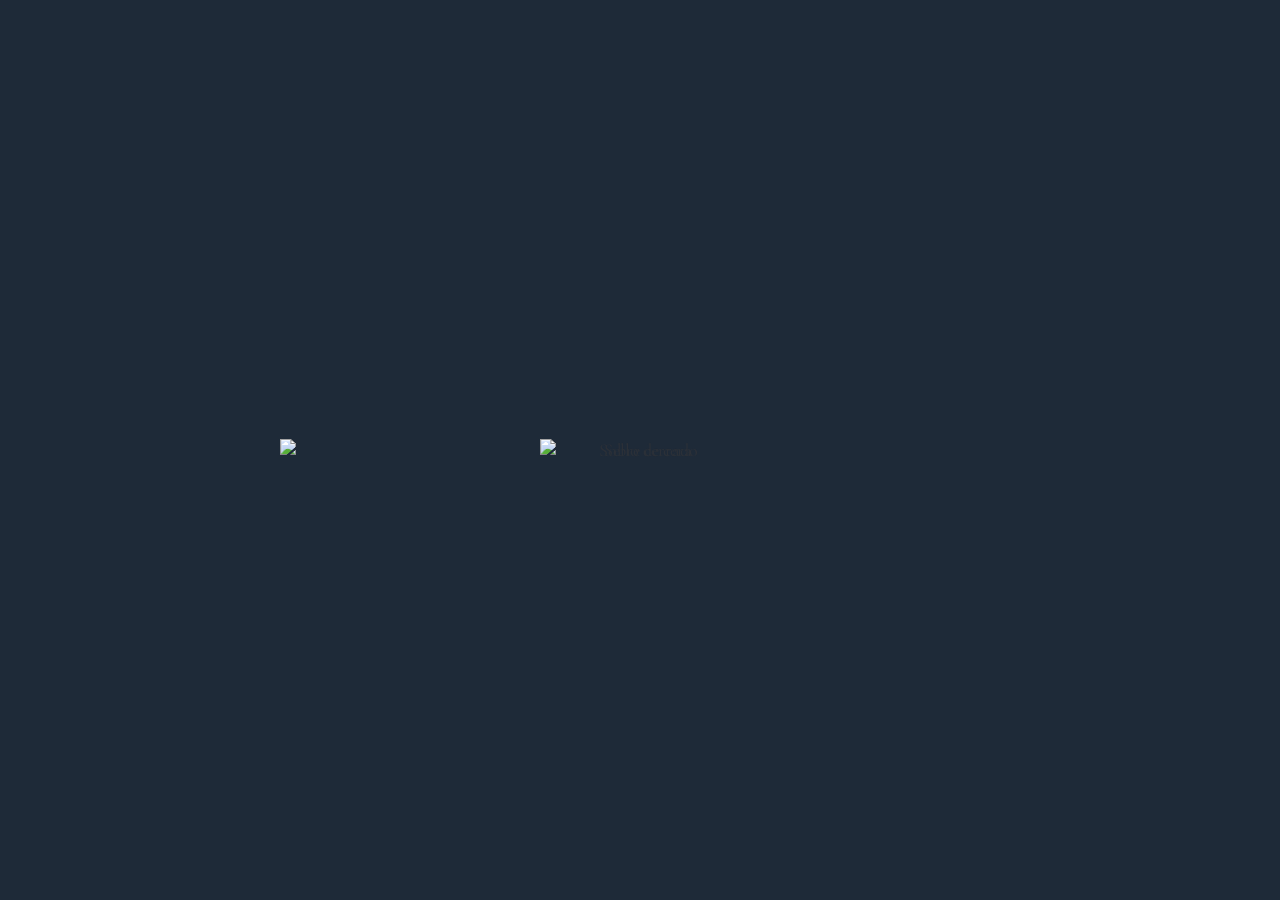
==== commit 3d63c03b: "Update index.html" ====
--- a/index.html
+++ b/index.html
@@ -13,7 +13,7 @@
 </head>
 
 <body>
-    <!--
+    
     <div id="intro-overlay">
         <div class="escena">
             <img src="fotos 4/sello.png" id="sello" alt="Sello de cera">
@@ -35,7 +35,7 @@
         <button id="btnMusica" class="boton-flotante">
             <span id="texto">Reproducir canción</span>
         </button>
-        -->
+        
 
     <!-- ── 1. HERO ── -->
     <header class="hero">
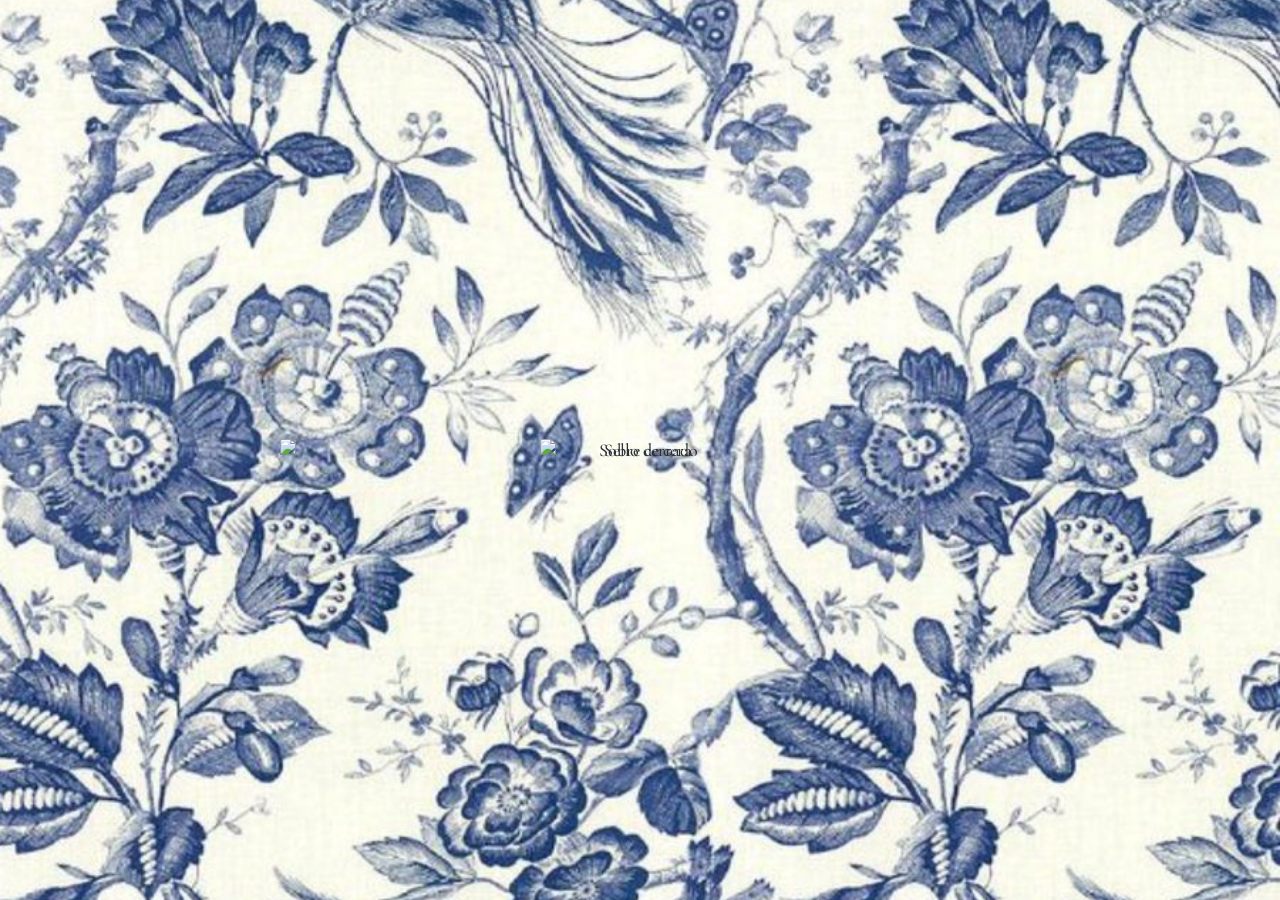
==== commit 654567eb: "Update gallery images and overlay styles Replace several gallery images, add a new intro background," ====
--- a/index.html
+++ b/index.html
@@ -74,23 +74,16 @@
         </div>
     </section>
 
-    <!-- ── 4. GALERÍA — slideshow automático ── -->
-    <section class="gallery-section">
-        <div class="reveal">
-            <h2 class="section-title">Nuestro compromiso</h2>
-            <p class="section-subtitle">un vistazo a nuestro camino</p>
-        </div>
-        <div class="slideshow reveal reveal-delay-1">
-            <img src="fotos 4/1.jpg" class="active" alt="Compromiso">
-            <img src="fotos 4/2.jpg" alt="Compromiso">
-            <img src="fotos 4/3.jpg" alt="Compromiso">
-            <img src="fotos 4/4.jpg" alt="Compromiso">
-            <img src="fotos 4/5.jpg" alt="Compromiso">
-            <img src="fotos 4/6.jpg" alt="Compromiso">
-            <img src="fotos 4/7.jpg" alt="Compromiso">
-            <img src="fotos 4/8.jpg" alt="Compromiso">
-            <img src="fotos 4/9.jpg" alt="Compromiso">
-            <img src="fotos 4/10.jpg" alt="Compromiso">
+    <!-- ── 4A. GALERÍA 1 — Estilo A: círculos glass ── -->
+    <section class="gallery-section style-b">
+        <div class="slideshow">
+            <img src="fotos 4/2.jpg" class="active" alt="Paula & Mateo">
+            <img src="fotos 4/3.jpg" alt="Paula & Mateo">
+            <img src="fotos 4/4.jpg" alt="Paula & Mateo">
+            <img src="fotos 4/6.jpg" alt="Paula & Mateo">
+            <img src="fotos 4/5.jpg" alt="Paula & Mateo">
+            <button class="slide-arrow slide-prev" aria-label="Anterior">&#10094;</button>
+            <button class="slide-arrow slide-next" aria-label="Siguiente">&#10095;</button>
         </div>
     </section>
 
@@ -109,6 +102,7 @@
         <p class="wedding-date reveal reveal-delay-2">22 de Agosto, 2026 &nbsp;·&nbsp; 3:00 PM</p>
     </section>
 
+
     <!-- ── 6. NUESTRO GRAN DÍA ── -->
     <section class="timeline-section">
         <div class="reveal">
@@ -157,6 +151,19 @@
             <p class="color-reserve">Nota: El color blanco y beige quedan reservados.</p>
         </div>
     </section>
+
+    <!-- ── 4B. GALERÍA 2 — Estilo B: barras laterales ── -->
+    <section class="gallery-section style-b">
+        <div class="slideshow">
+            <img src="fotos 4/9.jpg" class="active" alt="Paula & Mateo">
+            <img src="fotos 4/8.jpg" alt="Paula & Mateo">
+            <img src="fotos 4/7.jpg" alt="Paula & Mateo">
+            <img src="fotos 4/11.jpg" alt="Paula & Mateo">
+            <button class="slide-arrow slide-prev" aria-label="Anterior">&#10094;</button>
+            <button class="slide-arrow slide-next" aria-label="Siguiente">&#10095;</button>
+        </div>
+    </section>
+
 
     <!-- ── 8. LLUVIA DE SOBRES ── -->
     <div class="tarjeta" id="tarjeta">
@@ -178,9 +185,11 @@
             <h2 class="section-title">Ubicación</h2>
             <p class="location-name"><b>Bioparque Guatika - Tibasosa</b></p>
         </div>
+        
         <div class="location-image reveal reveal-delay-1">
-            <img src="fotos 4/hotel.jpg" alt="Hotel Punta Larga" class="hacienda-img">
-        </div>
+            <img src="fotos 4/lugar.jpg" alt="Hotel Punta Larga" class="hacienda-img">
+        </div>
+    
         <div class="map-container reveal reveal-delay-2">
             <iframe
                 src="https://www.google.com/maps/embed?pb=!1m18!1m12!1m3!1d3969.8138018696704!2d-73.00928102501342!3d5.739931994242278!2m3!1f0!2f0!3f0!3m2!1i1024!2i768!4f13.1!3m3!1m2!1s0x8e6a41466c86e1dd%3A0x7fef8cc920f80740!2sBioparque%20Gu%C3%A1tika!5e0!3m2!1ses-419!2sco!4v1774999914552!5m2!1ses-419!2sco"
@@ -189,6 +198,19 @@
         </div>
     </section>
 
+    <!-- ── 4C. GALERÍA 3 — Estilo C: pill inferior ── -->
+    <section class="gallery-section style-b">
+        <div class="slideshow">
+            <img src="fotos 4/12.jpg" class="active" alt="Paula & Mateo">
+
+            <img src="fotos 4/15.jpg" alt="Paula & Mateo">
+            <img src="fotos 4/14.jpg" alt="Paula & Mateo">
+            <img src="fotos 4/13.jpg" alt="Paula & Mateo">
+            <img src="fotos 4/16.jpg" alt="Paula & Mateo">
+            <button class="slide-arrow slide-prev" aria-label="Anterior">&#10094;</button>
+            <button class="slide-arrow slide-next" aria-label="Siguiente">&#10095;</button>
+        </div>
+    </section>
     <!-- ── 10. RSVP ── -->
     <section class="rsvp-section">
         <div class="reveal">
@@ -214,6 +236,12 @@
                 <div class="form-group">
                     <label for="age">Edad *</label>
                     <input type="number" name="age" id="age" required placeholder="Tu respuesta">
+                </div>
+
+                <div class="form-group">
+                    <label for="allergies">Alergias Alimentarias</label>
+                    <textarea name="allergies" id="allergies" rows="3"
+                        placeholder="Si no tienes, escribe 'Ninguna'"></textarea>
                 </div>
 
                 <div class="form-group">
--- a/styles4.css
+++ b/styles4.css
@@ -208,49 +208,27 @@
     margin-top: 16px;
 }
 
-/* ====== GALERÍA — SLIDESHOW ====== */
+/* ====== GALERÍA — SLIDESHOW CON FLECHAS ====== */
 .gallery-section {
     background: var(--navy);
-    padding: 90px var(--pad);
+    padding: 0;
+    height: 85vh;
+    display: flex;
+    align-items: center;
+    justify-content: center;
     position: relative;
     overflow: hidden;
 }
-
-/* Sutil gradiente radial como ambiente */
-.gallery-section::before {
-    content: "";
-    position: absolute;
-    top: -50%;
-    left: -25%;
-    width: 150%;
-    height: 200%;
-    background: radial-gradient(ellipse at 30% 50%, rgba(93,123,159,0.15) 0%, transparent 60%);
-    pointer-events: none;
-}
-
-.gallery-section h2.section-title { color: #fff; }
-.gallery-section .section-subtitle { color: rgba(255,255,255,0.5); opacity: 1; }
 
 .slideshow {
     position: relative;
     width: 100%;
-    max-width: 400px;
+    max-width: 500px;
     margin: 0 auto;
     aspect-ratio: 2 / 3;
     overflow: hidden;
-    border-radius: 16px;
+    border-radius: 14px;
     box-shadow: 0 20px 70px rgba(0,0,0,0.5);
-}
-
-/* Marco decorativo interior */
-.slideshow::after {
-    content: "";
-    position: absolute;
-    inset: 10px;
-    border: 1px solid rgba(255,255,255,0.15);
-    border-radius: 10px;
-    pointer-events: none;
-    z-index: 2;
 }
 
 .slideshow img {
@@ -267,6 +245,86 @@
     opacity: 1;
 }
 
+/* Flechas de navegación */
+.slide-arrow {
+    position: absolute;
+    top: 50%;
+    transform: translateY(-50%);
+    z-index: 3;
+    background: rgba(255,255,255,0.12);
+    backdrop-filter: blur(6px);
+    -webkit-backdrop-filter: blur(6px);
+    border: 1px solid rgba(255,255,255,0.15);
+    color: #fff;
+    font-size: 1.3rem;
+    width: 44px;
+    height: 44px;
+    border-radius: 50%;
+    cursor: pointer;
+    transition: background 0.3s;
+    display: flex;
+    align-items: center;
+    justify-content: center;
+    line-height: 1;
+}
+
+/* --- Estilo A: círculos glass (default) --- */
+.style-a .slide-prev { left: 14px; }
+.style-a .slide-next { right: 14px; }
+.style-a .slide-arrow:hover { background: rgba(255,255,255,0.28); }
+
+/* --- Estilo B: barras laterales verticales --- */
+.style-b .slide-arrow {
+    width: 32px;
+    height: 80px;
+    border-radius: 6px;
+    background: rgba(255,255,255,0.08);
+    border: 1px solid rgba(255,255,255,0.12);
+    font-size: 1.1rem;
+}
+.style-b .slide-prev { left: 10px; }
+.style-b .slide-next { right: 10px; }
+.style-b .slide-arrow:hover { background: rgba(255,255,255,0.22); }
+
+/* --- Estilo C: pill inferior con contador --- */
+.style-c .slide-arrow {
+    position: static;
+    transform: none;
+    width: 36px;
+    height: 36px;
+    font-size: 1rem;
+    background: rgba(255,255,255,0.1);
+    border: 1px solid rgba(255,255,255,0.15);
+}
+.style-c .slide-arrow:hover { background: rgba(255,255,255,0.25); }
+
+.slide-pill {
+    position: absolute;
+    bottom: 24px;
+    left: 50%;
+    transform: translateX(-50%);
+    z-index: 3;
+    display: flex;
+    align-items: center;
+    gap: 16px;
+    background: rgba(30,42,56,0.55);
+    backdrop-filter: blur(10px);
+    -webkit-backdrop-filter: blur(10px);
+    border: 1px solid rgba(255,255,255,0.12);
+    border-radius: 50px;
+    padding: 8px 16px;
+}
+
+.slide-counter {
+    font-family: var(--font-serif);
+    font-size: 0.8rem;
+    font-weight: 600;
+    letter-spacing: 2px;
+    color: rgba(255,255,255,0.7);
+    min-width: 36px;
+    text-align: center;
+}
+
 /* ====== CUENTA REGRESIVA (minimalista, fondo claro) ====== */
 .countdown-section {
     background: var(--blanco);
@@ -391,7 +449,7 @@
 
 /* ====== LLUVIA DE SOBRES (sage verde = contraste orgánico) ====== */
 .tarjeta {
-    background: var(--sage);
+    background: var(--navy-medio);
     padding: 80px var(--pad);
     position: relative;
     overflow: hidden;
@@ -402,7 +460,7 @@
     content: "";
     position: absolute;
     inset: 0;
-    background: radial-gradient(ellipse at 70% 20%, rgba(255,255,255,0.08) 0%, transparent 60%);
+    background: radial-gradient(ellipse at 50% 0%, rgba(93,123,159,0.12) 0%, transparent 55%);
     pointer-events: none;
 }
 
@@ -691,7 +749,8 @@
 }
 
 /* ====== LEGACY / INTRO (comentado en HTML) ====== */
-#intro-overlay { position: fixed; inset: 0; z-index: 1000; display: flex; justify-content: center; align-items: center; background: var(--navy); transition: opacity 0.7s; }
+#intro-overlay { position: fixed; inset: 0; z-index: 1000; display: flex; justify-content: center; align-items: center;     background: url('fotos 4/fondo.jpeg') no-repeat center center / cover;
+    ; transition: opacity 0.7s; }
 #intro-overlay.ocultar-overlay { opacity: 0; pointer-events: none; }
 .escena { position: relative; width: 420px; height: 320px; display: flex; justify-content: center; align-items: center; }
 #sello { position: absolute; z-index: 10; width: 200px; cursor: pointer; transition: opacity 1s, transform 1.5s; }
@@ -723,6 +782,19 @@
 
     .nombres { width: 55%; }
 
+    .gallery-section {
+        height: 100vh;
+        height: 100dvh;
+    }
+
+    .slideshow {
+        max-width: 500px;
+        height: 100%;
+        aspect-ratio: auto;
+        border-radius: 0;
+        box-shadow: none;
+    }
+
     .map-container iframe { height: 240px !important; }
 
     .rsvp-container { padding: 32px 22px; }
@@ -744,7 +816,7 @@
     .tl-item img { width: 56px; height: 56px; }
     .tl-hora { font-size: 0.95rem; }
 
-    .slideshow { max-width: 88%; }
+    .slideshow { max-width: 100%; }
 
     .rsvp-container { padding: 28px 18px; }
 }
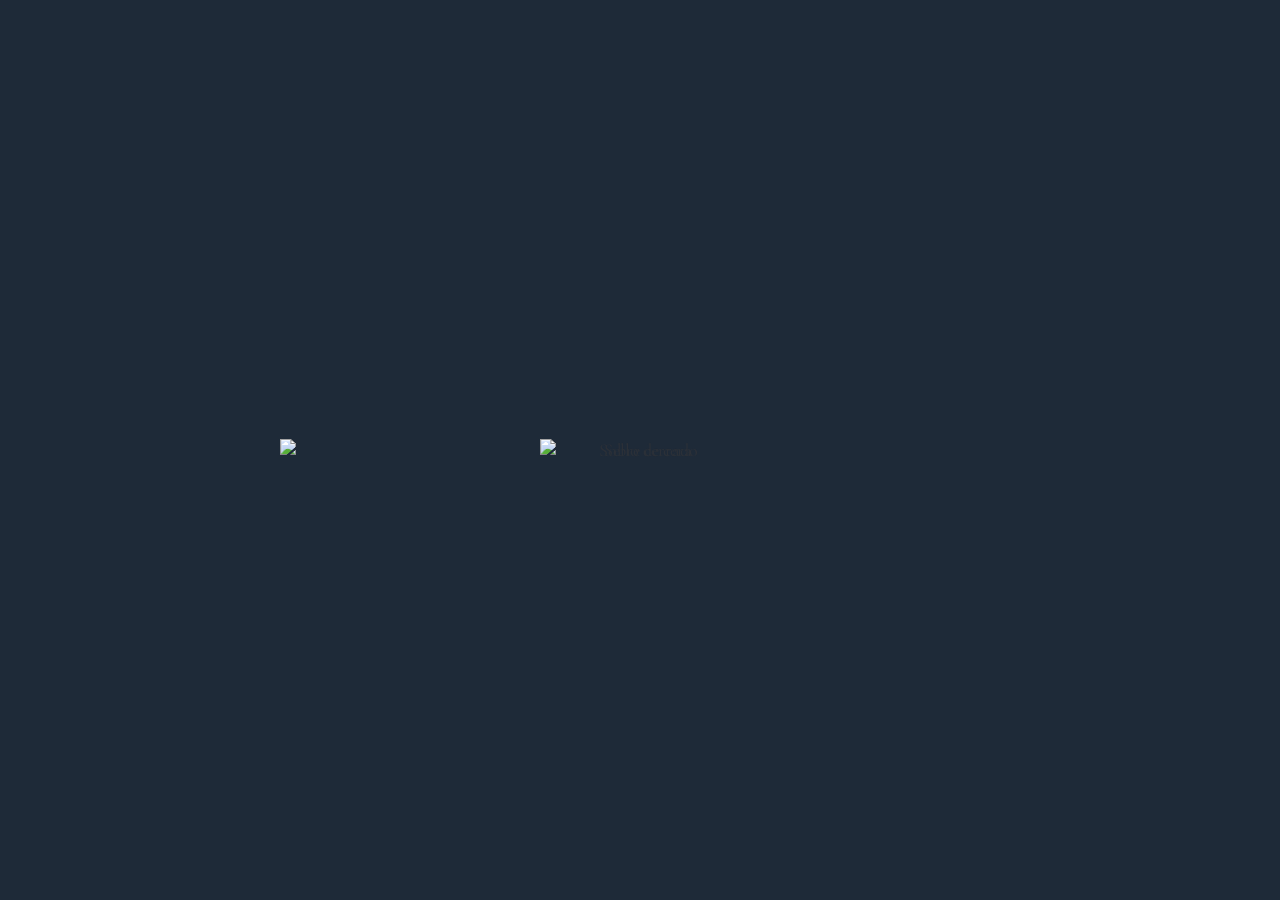
==== commit 36d77d4e: "Unify gallery arrows, add intro bg & inspiracion Consolidates gallery navigation styling and introdu" ====
--- a/index.html
+++ b/index.html
@@ -15,6 +15,7 @@
 <body>
     
     <div id="intro-overlay">
+        <div class="intro-bg"></div>
         <div class="escena">
             <img src="fotos 4/sello.png" id="sello" alt="Sello de cera">
             <img src="fotos 4/sobre-cerrado.png" id="sobre-cerrado" class="sobre" alt="Sobre cerrado">
@@ -75,7 +76,7 @@
     </section>
 
     <!-- ── 4A. GALERÍA 1 — Estilo A: círculos glass ── -->
-    <section class="gallery-section style-b">
+    <section class="gallery-section">
         <div class="slideshow">
             <img src="fotos 4/2.jpg" class="active" alt="Paula & Mateo">
             <img src="fotos 4/3.jpg" alt="Paula & Mateo">
@@ -149,11 +150,12 @@
                 <img src="fotos 4/vestimenta.png" alt="Inspiración Vestimenta" style="border-radius:12px;">
             </div>
             <p class="color-reserve">Nota: El color blanco y beige quedan reservados.</p>
+            <a href="https://pin.it/2wCH37pOC" target="_blank" rel="noopener noreferrer" class="btn-inspiracion">Abre este link para inspiración</a>
         </div>
     </section>
 
     <!-- ── 4B. GALERÍA 2 — Estilo B: barras laterales ── -->
-    <section class="gallery-section style-b">
+    <section class="gallery-section">
         <div class="slideshow">
             <img src="fotos 4/9.jpg" class="active" alt="Paula & Mateo">
             <img src="fotos 4/8.jpg" alt="Paula & Mateo">
@@ -199,7 +201,7 @@
     </section>
 
     <!-- ── 4C. GALERÍA 3 — Estilo C: pill inferior ── -->
-    <section class="gallery-section style-b">
+    <section class="gallery-section">
         <div class="slideshow">
             <img src="fotos 4/12.jpg" class="active" alt="Paula & Mateo">
 
--- a/styles4.css
+++ b/styles4.css
@@ -245,85 +245,32 @@
     opacity: 1;
 }
 
-/* Flechas de navegación */
+/* Flechas de navegación — Estilo barras verticales */
 .slide-arrow {
     position: absolute;
     top: 50%;
     transform: translateY(-50%);
     z-index: 3;
-    background: rgba(255,255,255,0.12);
-    backdrop-filter: blur(6px);
-    -webkit-backdrop-filter: blur(6px);
-    border: 1px solid rgba(255,255,255,0.15);
-    color: #fff;
-    font-size: 1.3rem;
-    width: 44px;
-    height: 44px;
-    border-radius: 50%;
-    cursor: pointer;
-    transition: background 0.3s;
-    display: flex;
-    align-items: center;
-    justify-content: center;
-    line-height: 1;
-}
-
-/* --- Estilo A: círculos glass (default) --- */
-.style-a .slide-prev { left: 14px; }
-.style-a .slide-next { right: 14px; }
-.style-a .slide-arrow:hover { background: rgba(255,255,255,0.28); }
-
-/* --- Estilo B: barras laterales verticales --- */
-.style-b .slide-arrow {
     width: 32px;
     height: 80px;
     border-radius: 6px;
     background: rgba(255,255,255,0.08);
+    backdrop-filter: blur(6px);
+    -webkit-backdrop-filter: blur(6px);
     border: 1px solid rgba(255,255,255,0.12);
+    color: #fff;
     font-size: 1.1rem;
-}
-.style-b .slide-prev { left: 10px; }
-.style-b .slide-next { right: 10px; }
-.style-b .slide-arrow:hover { background: rgba(255,255,255,0.22); }
-
-/* --- Estilo C: pill inferior con contador --- */
-.style-c .slide-arrow {
-    position: static;
-    transform: none;
-    width: 36px;
-    height: 36px;
-    font-size: 1rem;
-    background: rgba(255,255,255,0.1);
-    border: 1px solid rgba(255,255,255,0.15);
-}
-.style-c .slide-arrow:hover { background: rgba(255,255,255,0.25); }
-
-.slide-pill {
-    position: absolute;
-    bottom: 24px;
-    left: 50%;
-    transform: translateX(-50%);
-    z-index: 3;
-    display: flex;
-    align-items: center;
-    gap: 16px;
-    background: rgba(30,42,56,0.55);
-    backdrop-filter: blur(10px);
-    -webkit-backdrop-filter: blur(10px);
-    border: 1px solid rgba(255,255,255,0.12);
-    border-radius: 50px;
-    padding: 8px 16px;
-}
-
-.slide-counter {
-    font-family: var(--font-serif);
-    font-size: 0.8rem;
-    font-weight: 600;
-    letter-spacing: 2px;
-    color: rgba(255,255,255,0.7);
-    min-width: 36px;
-    text-align: center;
-}
+    cursor: pointer;
+    transition: background 0.3s;
+    display: flex;
+    align-items: center;
+    justify-content: center;
+    line-height: 1;
+}
+
+.slide-prev { left: 10px; }
+.slide-next { right: 10px; }
+.slide-arrow:hover { background: rgba(255,255,255,0.22); }
 
 /* ====== CUENTA REGRESIVA (minimalista, fondo claro) ====== */
 .countdown-section {
@@ -445,6 +392,30 @@
     font-size: 0.95rem;
     margin-top: 20px;
     letter-spacing: 0.5px;
+}
+
+.btn-inspiracion {
+    display: inline-block;
+    margin-top: 24px;
+    padding: 14px 36px;
+    background: var(--azul);
+    color: var(--blanco);
+    border: none;
+    border-radius: 50px;
+    font-family: var(--font-serif);
+    font-size: 0.82rem;
+    font-weight: 700;
+    letter-spacing: 2.5px;
+    text-transform: uppercase;
+    text-decoration: none;
+    cursor: pointer;
+    transition: all 0.3s;
+}
+
+.btn-inspiracion:hover {
+    background: var(--navy);
+    transform: translateY(-2px);
+    box-shadow: 0 8px 24px rgba(30,42,56,0.3);
 }
 
 /* ====== LLUVIA DE SOBRES (sage verde = contraste orgánico) ====== */
@@ -748,9 +719,9 @@
     margin-top: 4px;
 }
 
-/* ====== LEGACY / INTRO (comentado en HTML) ====== */
-#intro-overlay { position: fixed; inset: 0; z-index: 1000; display: flex; justify-content: center; align-items: center;     background: url('fotos 4/fondo.jpeg') no-repeat center center / cover;
-    ; transition: opacity 0.7s; }
+/* ====== LEGACY / INTRO ====== */
+#intro-overlay { position: fixed; inset: 0; z-index: 1000; display: flex; justify-content: center; align-items: center; background: var(--navy); transition: opacity 0.7s; overflow: hidden; }
+#intro-overlay .intro-bg { display: none; }
 #intro-overlay.ocultar-overlay { opacity: 0; pointer-events: none; }
 .escena { position: relative; width: 420px; height: 320px; display: flex; justify-content: center; align-items: center; }
 #sello { position: absolute; z-index: 10; width: 200px; cursor: pointer; transition: opacity 1s, transform 1.5s; }
@@ -770,6 +741,30 @@
 .divider img { width: 360px; max-width: 100%; opacity: 0.55; }
 .padres-section { display: none; }
 
+/* ====== INTRO MÓVIL — fondo.jpeg con zoom ====== */
+@keyframes introZoom {
+    0%   { transform: scale(1);   }
+    100% { transform: scale(1.15); }
+}
+
+@media (max-width: 768px) {
+    #intro-overlay { background: transparent; }
+    #intro-overlay .intro-bg {
+        display: block;
+        position: absolute;
+        inset: 0;
+        background: url('fotos 4/fondo.jpeg') no-repeat center center / cover;
+        animation: introZoom 20s ease-out forwards;
+    }
+    #intro-overlay .intro-bg::after {
+        content: "";
+        position: absolute;
+        inset: 0;
+        background: rgba(30,42,56,0.55);
+    }
+    .escena { z-index: 2; }
+}
+
 /* ====== RESPONSIVE ====== */
 @media (max-width: 768px) {
     section { padding: 70px var(--pad); }
